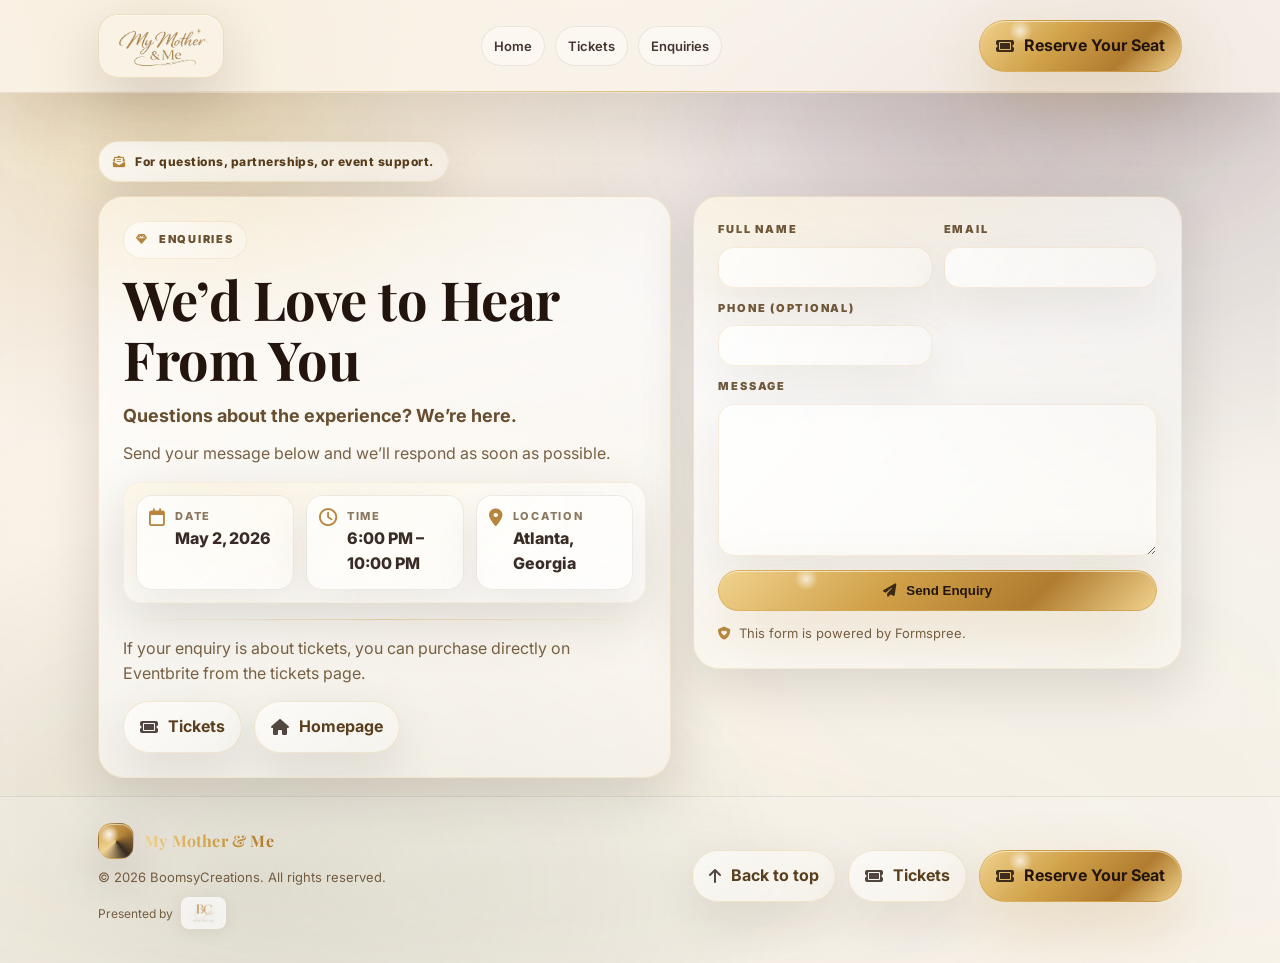
==== enquiries.html @ 69c482a6 "Initial site and all updates: full-bleed images, real photos, emotional captions, Boomsy logo, and p" ====
<!doctype html>
<html lang="en">
<head>
  <meta charset="utf-8" />
  <meta name="viewport" content="width=device-width, initial-scale=1" />
  <title>Enquiries — My Mother &amp; Me</title>
  <meta name="description" content="Questions about My Mother & Me — The Legacy of Connection? Send an enquiry and we’ll respond as soon as possible." />

  <link rel="preconnect" href="https://fonts.googleapis.com" />
  <link rel="preconnect" href="https://fonts.gstatic.com" crossorigin />
  <link href="https://fonts.googleapis.com/css2?family=Inter:wght@400;500;600;700&family=Playfair+Display:wght@600;700&display=swap" rel="stylesheet" />

  <link rel="stylesheet" href="styles.css" />
  <link rel="stylesheet" href="https://cdnjs.cloudflare.com/ajax/libs/font-awesome/6.5.0/css/all.min.css" crossorigin="anonymous" referrerpolicy="no-referrer" />
</head>
<body>
  <a class="skip-link" href="#main">Skip to content</a>

  <header class="site-header">
    <div class="container">
      <nav class="nav" aria-label="Primary">
        <a class="brand" href="index.html" aria-label="Home">
          <img class="brand-photo" src="assets/mother.png" alt="Mother portrait" />
        </a>

        <div class="nav-links" role="navigation" aria-label="Site">
          <a href="index.html">Home</a>
          <a href="tickets.html">Tickets</a>
          <a href="enquiries.html">Enquiries</a>
        </div>

        <a class="btn btn-primary header-cta" href="tickets.html" aria-label="Reserve Your Seat">
          <i class="fa-solid fa-ticket" aria-hidden="true"></i>
          <span class="btn-label">Reserve Your Seat</span>
        </a>
      </nav>
    </div>
  </header>

  <main id="main">
    <section class="hero">
      <div class="container">
        <div class="pill" aria-label="Support">
          <i class="fa-solid fa-envelope-open-text" aria-hidden="true"></i>
          For questions, partnerships, or event support.
        </div>

        <div class="hero-grid" style="margin-top:14px;">
          <div class="glass pad-lg">
            <div class="kicker"><i class="fa-solid fa-gem" aria-hidden="true"></i> Enquiries</div>
            <h1>We’d Love to Hear From You</h1>
            <p class="lead">Questions about the experience? We’re here.</p>
            <p class="muted" style="margin:0 0 16px;">Send your message below and we’ll respond as soon as possible.</p>

            <div class="event-meta glass" aria-label="Event details">
              <div class="meta-item">
                <i class="fa-regular fa-calendar" aria-hidden="true"></i>
                <div>
                  <div class="meta-label">Date</div>
                  <div class="meta-value">May 2, 2026</div>
                </div>
              </div>
              <div class="meta-item">
                <i class="fa-regular fa-clock" aria-hidden="true"></i>
                <div>
                  <div class="meta-label">Time</div>
                  <div class="meta-value">6:00 PM – 10:00 PM</div>
                </div>
              </div>
              <div class="meta-item">
                <i class="fa-solid fa-location-dot" aria-hidden="true"></i>
                <div>
                  <div class="meta-label">Location</div>
                  <div class="meta-value">Atlanta, Georgia</div>
                </div>
              </div>
            </div>

            <div class="divider" role="separator" aria-hidden="true"></div>

            <p class="muted" style="margin:0;">If your enquiry is about tickets, you can purchase directly on Eventbrite from the tickets page.</p>

            <div class="cta-row" style="margin-top:14px;">
              <a class="btn btn-ghost" href="tickets.html"><i class="fa-solid fa-ticket" aria-hidden="true"></i> Tickets</a>
              <a class="btn btn-ghost" href="index.html"><i class="fa-solid fa-house" aria-hidden="true"></i> Homepage</a>
            </div>
          </div>

          <div class="glass pad-lg">
            <form class="contact-form" action="https://formspree.io/f/mdaaogqp" method="POST" data-formspree>
              <div class="form-grid">
                <div class="field">
                  <label for="name">Full Name</label>
                  <input class="input" id="name" name="name" autocomplete="name" required />
                </div>

                <div class="field">
                  <label for="email">Email</label>
                  <input class="input" id="email" name="email" type="email" autocomplete="email" required />
                </div>

                <div class="field">
                  <label for="phone">Phone (Optional)</label>
                  <input class="input" id="phone" name="phone" type="tel" autocomplete="tel" />
                </div>

                <div class="field field-full">
                  <label for="message">Message</label>
                  <textarea class="textarea" id="message" name="message" required></textarea>
                </div>
              </div>

              <input type="text" name="_gotcha" class="honeypot" tabindex="-1" autocomplete="off" aria-hidden="true" />

              <div class="cta-row" style="margin-top:14px;">
                <button class="btn btn-primary full" type="submit">
                  <i class="fa-solid fa-paper-plane" aria-hidden="true"></i>
                  <span class="btn-label">Send Enquiry</span>
                </button>
              </div>

              <p class="form-status" role="status" aria-live="polite"></p>
              <p class="fineprint" style="margin-top:10px;"><i class="fa-solid fa-shield-heart" aria-hidden="true"></i> This form is powered by Formspree.</p>
            </form>
          </div>
        </div>
      </div>
    </section>
  </main>

  <footer class="site-footer">
    <div class="container">
      <div class="footer-grid">
        <div>
          <div class="brand footer-brand">
            <span class="brand-mark" aria-hidden="true"></span>
            <span class="brand-text">My Mother &amp; Me</span>
          </div>
          <div class="muted" style="font-size:13px;">&copy; <span data-year></span> BoomsyCreations. All rights reserved.</div>
          <div class="presented-by" style="margin-top:10px;display:flex;align-items:center;gap:8px;">
            <span class="muted" style="font-size:12px;">Presented by</span>
            <img src="assets/boomsy-logo.png" alt="BoomsyCreations logo" style="height:32px;width:auto;vertical-align:middle;filter:drop-shadow(0 2px 8px rgba(35,21,13,.10));background:rgba(255,255,255,.7);border-radius:8px;padding:2px 8px;" />
          </div>
        </div>

        <div class="cta-row" style="margin:0;">
          <a class="btn btn-ghost" href="#main"><i class="fa-solid fa-arrow-up" aria-hidden="true"></i> Back to top</a>
          <a class="btn btn-ghost" href="tickets.html"><i class="fa-solid fa-ticket" aria-hidden="true"></i> Tickets</a>
          <a class="btn btn-primary" href="tickets.html"><i class="fa-solid fa-ticket" aria-hidden="true"></i> Reserve Your Seat</a>
        </div>
      </div>
    </div>
  </footer>

  <script src="assets/site.js"></script>
</body>
</html>
---- styles.css ----
:root{
  --bg:#fdf7ee;
  --bg2:#fffdf8;

  /* Goldish-brown text */
  --ink:#5a3f1e;
  --heading:#23150d;
  --muted:rgba(90,63,30,.82);

  --glass:rgba(255,255,255,.52);
  --glass-2:rgba(255,255,255,.28);
  --stroke:rgba(35,21,13,.14);
  --stroke-2:rgba(35,21,13,.08);
  --stroke-gold:rgba(209,162,74,.28);

  /* Royal accents */
  --accent:#d1a24a;
  --accent-2:#b07c2f;
  --accent-3:#f0d28e;
  --plum:#4a2230;
  --emerald:#1f3c36;

  --shadow-soft:0 16px 55px rgba(35,21,13,.14);
  --shadow:0 30px 90px rgba(35,21,13,.18);

  --radius:26px;
  --radius-sm:18px;
  --ring:rgba(209,162,74,.45);
}

*{box-sizing:border-box;}
html{scroll-behavior:smooth;}

body{
  margin:0;
  color:var(--ink);
  font-family:Inter,system-ui,-apple-system,Segoe UI,Roboto,Arial,sans-serif;
  line-height:1.6;
  background:
    radial-gradient(1000px 680px at 12% 0%, rgba(209,162,74,.30), transparent 65%),
    radial-gradient(900px 620px at 88% 8%, rgba(74,34,48,.18), transparent 68%),
    radial-gradient(900px 620px at 20% 92%, rgba(31,60,54,.14), transparent 60%),
    linear-gradient(180deg, var(--bg2), var(--bg));
  position:relative;
  isolation:isolate;
  overflow-x:hidden;
}

body::before{
  content:"";
  position:fixed;
  inset:-120px;
  background:
    radial-gradient(closest-side at 18% 12%, rgba(240,210,142,.36), transparent 72%),
    radial-gradient(closest-side at 84% 18%, rgba(74,34,48,.18), transparent 72%),
    radial-gradient(closest-side at 50% 90%, rgba(31,60,54,.14), transparent 72%),
    conic-gradient(from 220deg at 50% 50%, rgba(209,162,74,.10), rgba(74,34,48,.08), rgba(31,60,54,.06), rgba(209,162,74,.10));
  filter:blur(72px) saturate(1.12);
  opacity:.65;
  pointer-events:none;
  z-index:-2;
}

body::after{
  content:"";
  position:fixed;
  inset:0;
  background:
    linear-gradient(90deg, rgba(35,21,13,.05) 1px, transparent 1px),
    linear-gradient(0deg, rgba(35,21,13,.05) 1px, transparent 1px);
  background-size:46px 46px;
  opacity:.10;
  pointer-events:none;
  z-index:-1;
}

::selection{background:rgba(209,162,74,.25);}

img{max-width:100%;height:auto;display:block;}
a{color:inherit;text-decoration:none;}
a:hover{text-decoration:underline;}

.skip-link{
  position:absolute;
  left:-999px;
  top:12px;
  background:var(--heading);
  color:var(--bg2);
  padding:10px 14px;
  border-radius:999px;
  z-index:999;
  box-shadow:0 18px 44px rgba(35,21,13,.25);
}
.skip-link:focus{left:12px;}

.container{max-width:1120px;margin:0 auto;padding:0 18px;}

.site-header{
  position:sticky;
  top:0;
  z-index:20;
  background:rgba(253,247,238,.74);
  backdrop-filter:blur(18px);
  -webkit-backdrop-filter:blur(18px);
  border-bottom:1px solid var(--stroke-2);
  box-shadow:0 22px 60px rgba(35,21,13,.10);
}
.site-header::after{
  content:"";
  position:absolute;
  left:0;
  right:0;
  bottom:0;
  height:1px;
  background:linear-gradient(90deg, transparent, rgba(209,162,74,.65), transparent);
}

.nav{
  display:flex;
  align-items:center;
  justify-content:space-between;
  gap:16px;
  padding:14px 0;
}

.brand{display:flex;align-items:center;gap:10px;text-decoration:none;}
.brand:hover{text-decoration:none;}
.brand-photo{
  height:64px;
  width:auto;
  max-width:260px;
  border-radius:20px;
  border:1px solid rgba(209,162,74,.26);
  background:rgba(255,255,255,.18);
  box-shadow:
    0 22px 60px rgba(35,21,13,.16),
    inset 0 1px 0 rgba(255,255,255,.55);
}
.brand-mark{
  width:36px;
  height:36px;
  border-radius:14px;
  background:
    radial-gradient(16px 16px at 30% 30%, rgba(255,255,255,.92), rgba(255,255,255,0) 60%),
    conic-gradient(from 230deg, rgba(240,210,142,.95), rgba(209,162,74,.95), rgba(176,124,47,.95), rgba(35,21,13,.90), rgba(240,210,142,.95));
  border:1px solid rgba(209,162,74,.32);
  box-shadow:
    0 18px 44px rgba(35,21,13,.18),
    inset 0 1px 0 rgba(255,255,255,.55);
}
.brand-text{
  font-family:"Playfair Display",Georgia,"Times New Roman",serif;
  font-weight:700;
  letter-spacing:.2px;
  background:linear-gradient(90deg, var(--accent-3), var(--accent), var(--accent-2));
  -webkit-background-clip:text;
  background-clip:text;
  color:transparent;
}

.nav-links{display:flex;gap:10px;align-items:center;flex-wrap:wrap;}
.nav-links a{
  color:rgba(35,21,13,.86);
  font-weight:600;
  font-size:13px;
  padding:9px 12px;
  border-radius:999px;
  background:rgba(255,255,255,.38);
  border:1px solid rgba(35,21,13,.08);
}
.nav-links a:hover{
  text-decoration:none;
  background:rgba(255,255,255,.58);
  border-color:rgba(209,162,74,.22);
  box-shadow:0 14px 30px rgba(35,21,13,.10);
}

.btn{
  display:inline-flex;
  align-items:center;
  justify-content:center;
  gap:10px;
  padding:12px 16px;
  border-radius:999px;
  border:1px solid rgba(35,21,13,.12);
  font-weight:700;
  text-decoration:none;
  white-space:nowrap;
  background:linear-gradient(180deg, rgba(255,255,255,.62), rgba(255,255,255,.28));
  box-shadow:0 18px 48px rgba(35,21,13,.10);
}
.btn:hover{text-decoration:none;}
.btn:focus-visible{outline:3px solid var(--ring);outline-offset:2px;}
.btn i{color:rgba(35,21,13,.78);}
.btn[disabled]{opacity:.70;cursor:not-allowed;filter:grayscale(.15);}

.btn-primary{
  background:
    radial-gradient(18px 18px at 20% 20%, rgba(255,255,255,.70), rgba(255,255,255,0) 65%),
    linear-gradient(135deg, var(--accent-3), var(--accent) 38%, var(--accent-2) 72%, var(--accent-3));
  color:var(--heading);
  border-color:rgba(209,162,74,.58);
  box-shadow:
    0 22px 60px rgba(176,124,47,.24),
    inset 0 1px 0 rgba(255,255,255,.55);
}
.btn-primary i{color:rgba(35,21,13,.86);}
.btn-primary:hover{filter:saturate(1.05) brightness(.98);}

.btn-ghost{
  background:linear-gradient(135deg, rgba(255,255,255,.64), rgba(255,255,255,.22));
  border-color:rgba(209,162,74,.22);
}
.btn-ghost:hover{background:linear-gradient(135deg, rgba(255,255,255,.72), rgba(255,255,255,.28));}

.full{width:100%;}

.glass{
  position:relative;
  background:linear-gradient(135deg, rgba(255,255,255,.78), rgba(255,255,255,.30));
  border:1px solid rgba(209,162,74,.22);
  border-radius:var(--radius);
  box-shadow:var(--shadow-soft);
  backdrop-filter:blur(18px);
  -webkit-backdrop-filter:blur(18px);
  overflow:hidden;
}
.glass::before{
  content:"";
  position:absolute;
  inset:0;
  background:
    radial-gradient(700px 220px at 15% 0%, rgba(240,210,142,.32), transparent 70%),
    radial-gradient(560px 200px at 85% 15%, rgba(255,255,255,.36), transparent 70%);
  opacity:.65;
  pointer-events:none;
}
.glass > *{position:relative;}

.pad-lg{padding:24px;}

.pill{
  display:inline-flex;
  align-items:center;
  gap:10px;
  padding:10px 14px;
  border-radius:999px;
  background:linear-gradient(135deg, rgba(255,255,255,.76), rgba(255,255,255,.34));
  border:1px solid rgba(209,162,74,.18);
  box-shadow:0 18px 48px rgba(35,21,13,.10);
  font-size:12px;
  font-weight:800;
  letter-spacing:.04em;
}
.pill i{color:rgba(176,124,47,.95);}

.hero{padding:48px 0 18px;position:relative;}
.hero::before{
  content:"";
  position:absolute;
  inset:-120px -40px auto -40px;
  height:420px;
  background:
    radial-gradient(closest-side at 18% 40%, rgba(209,162,74,.22), transparent 72%),
    radial-gradient(closest-side at 72% 40%, rgba(74,34,48,.16), transparent 76%);
  filter:blur(52px);
  opacity:.9;
  pointer-events:none;
  z-index:-1;
}

.hero-grid{
  display:grid;
  grid-template-columns:1.08fr .92fr;
  gap:22px;
  align-items:start;
}

h1,h2,h3{
  font-family:"Playfair Display",Georgia,"Times New Roman",serif;
  line-height:1.12;
  margin:0 0 12px;
  color:var(--heading);
}
h1{font-size:54px;letter-spacing:-.5px;}
h2{font-size:36px;letter-spacing:-.2px;}
h3{font-size:22px;}

.gradient-text,
.h-accent{
  background:linear-gradient(90deg, var(--accent-3), var(--accent) 35%, var(--accent-2) 70%, var(--accent-3));
  -webkit-background-clip:text;
  background-clip:text;
  color:transparent;
  text-shadow:none;
}

.lead{font-size:18px;color:rgba(90,63,30,.92);margin:0 0 10px;font-weight:700;}
.sublead{margin:18px 0 0;color:rgba(90,63,30,.90);font-weight:600;}
.muted{color:var(--muted);}
.fineprint{font-size:13px;color:rgba(90,63,30,.82);margin:12px 0 0;display:flex;gap:8px;align-items:center;}
.fineprint i{color:rgba(176,124,47,.92);}

.event-meta{
  display:grid;
  grid-template-columns:repeat(3, minmax(0, 1fr));
  gap:12px;
  padding:12px;
  margin:14px 0 10px;
  background:linear-gradient(135deg, rgba(255,255,255,.70), rgba(255,255,255,.26));
  border:1px solid rgba(209,162,74,.18);
  border-radius:var(--radius-sm);
}

.meta-item{display:flex;gap:10px;align-items:flex-start;padding:12px;border-radius:16px;background:linear-gradient(135deg, rgba(255,255,255,.72), rgba(255,255,255,.22));border:1px solid rgba(35,21,13,.08);box-shadow:0 18px 44px rgba(35,21,13,.08);}
.meta-item i{font-size:18px;color:rgba(176,124,47,.92);margin-top:1px;}
.meta-label{font-size:11px;color:rgba(90,63,30,.70);text-transform:uppercase;letter-spacing:.16em;font-weight:800;}
.meta-value{font-weight:800;color:rgba(35,21,13,.90);}

.cta-row{display:flex;gap:12px;flex-wrap:wrap;margin-top:16px;}

.hero-media{display:flex;flex-direction:column;gap:12px;}

.media-frame{overflow:hidden;}
.media-frame{border-radius:var(--radius);transform:perspective(1200px) rotateY(-3deg) rotateX(2deg);box-shadow:var(--shadow);}
.media-mini-grid{display:grid;grid-template-columns:1fr 1fr;gap:12px;}
.media-mini-grid .media-frame{transform:perspective(1200px) rotateY(2deg) rotateX(1deg);}
.media-frame img{border-radius:calc(var(--radius) - 2px);}
.media-frame figcaption{padding:10px 12px;font-size:12px;color:rgba(90,63,30,.80);}

.section{padding:46px 0;position:relative;}
.section.alt{padding:46px 0;background:radial-gradient(900px 420px at 12% 0%, rgba(209,162,74,.10), transparent 65%),radial-gradient(900px 420px at 90% 0%, rgba(74,34,48,.08), transparent 65%),linear-gradient(180deg, rgba(255,255,255,.18), rgba(255,255,255,.10));border-top:1px solid rgba(35,21,13,.06);border-bottom:1px solid rgba(35,21,13,.06);}
.section.final{padding:54px 0 64px;}

.section-head{margin-bottom:16px;}
.section-head p{margin:0;color:rgba(90,63,30,.84);max-width:70ch;}

.kicker{display:inline-flex;align-items:center;gap:10px;padding:9px 12px;border-radius:999px;background:linear-gradient(135deg, rgba(255,255,255,.66), rgba(255,255,255,.22));border:1px solid rgba(209,162,74,.18);color:rgba(90,63,30,.90);font-size:11px;font-weight:900;text-transform:uppercase;letter-spacing:.16em;margin-bottom:10px;}
.kicker i{color:rgba(176,124,47,.92);}

.split-cards{display:grid;grid-template-columns:1fr 1fr;gap:16px;margin-top:14px;}
.split-cards h3{display:flex;align-items:center;gap:10px;}
.split-cards i{color:rgba(176,124,47,.95);}

.cta-band{display:flex;align-items:center;justify-content:space-between;gap:14px;margin-top:16px;}

.expect-grid{display:grid;grid-template-columns:1.1fr .9fr;gap:16px;align-items:start;}

.icon-list{list-style:none;padding:0;margin:0;display:grid;gap:14px;}
.icon-list li{display:flex;gap:12px;align-items:flex-start;}
.icon-list i{font-size:18px;color:rgba(176,124,47,.98);margin-top:2px;}
.icon-list strong{display:block;margin-bottom:2px;color:rgba(35,21,13,.92);}
.icon-list span{display:block;color:rgba(90,63,30,.82);}

.stepper{list-style:none;padding:0;margin:0;display:grid;gap:12px;position:relative;}
.stepper::before{content:"";position:absolute;left:22px;top:18px;bottom:18px;width:2px;border-radius:999px;background:linear-gradient(180deg, rgba(209,162,74,.92), rgba(176,124,47,.22), rgba(35,21,13,.06));}
.step{display:grid;grid-template-columns:44px 1fr;gap:12px;align-items:start;}
.step-badge{width:44px;height:44px;border-radius:999px;display:flex;align-items:center;justify-content:center;font-weight:950;font-size:12px;letter-spacing:.12em;color:rgba(35,21,13,.92);background:radial-gradient(18px 18px at 28% 28%, rgba(255,255,255,.78), rgba(255,255,255,0) 65%),linear-gradient(135deg, var(--accent-3), var(--accent) 45%, var(--accent-2));border:1px solid rgba(209,162,74,.55);box-shadow:0 18px 44px rgba(35,21,13,.14), inset 0 1px 0 rgba(255,255,255,.60);z-index:1;}
.step-card{padding:14px 16px;border-radius:var(--radius-sm);background:linear-gradient(135deg, rgba(255,255,255,.74), rgba(255,255,255,.24));border:1px solid rgba(35,21,13,.08);box-shadow:0 18px 48px rgba(35,21,13,.10);}
.step-card h3{margin:0 0 6px;font-size:20px;display:flex;align-items:center;gap:10px;}
.step-card h3 i{color:rgba(176,124,47,.92);font-size:16px;}
.step-card p{margin:0;color:rgba(90,63,30,.82);}

.detail-list{display:grid;gap:12px;}
.detail{display:flex;gap:10px;align-items:flex-start;}
.detail i{font-size:18px;color:rgba(176,124,47,.90);margin-top:2px;}
.divider{height:1px;background:linear-gradient(90deg, transparent, rgba(209,162,74,.40), transparent);margin:16px 0;}

.two-col{display:grid;grid-template-columns:1fr 1fr;gap:16px;}

.contact-form{margin:0;}
.form-grid{display:grid;grid-template-columns:1fr 1fr;gap:12px;}
.field{display:grid;gap:8px;}
.field-full{grid-column:1 / -1;}
.field label{font-size:11px;font-weight:900;text-transform:uppercase;letter-spacing:.16em;color:rgba(90,63,30,.86);}

.input,
.textarea{
  width:100%;
  padding:12px 14px;
  border-radius:16px;
  border:1px solid rgba(209,162,74,.18);
  background:linear-gradient(135deg, rgba(255,255,255,.76), rgba(255,255,255,.22));
  color:rgba(35,21,13,.88);
  box-shadow:0 18px 48px rgba(35,21,13,.08);
}
.input::placeholder,
.textarea::placeholder{color:rgba(90,63,30,.65);}
.input:focus,
.textarea:focus{outline:3px solid var(--ring);outline-offset:2px;border-color:rgba(209,162,74,.42);}
.textarea{min-height:152px;resize:vertical;}

.honeypot{display:none;}

.form-status{margin:12px 0 0;font-weight:700;color:rgba(90,63,30,.86);}
.form-status.is-success{color:var(--emerald);}
.form-status.is-error{color:var(--plum);}

.check-list{list-style:none;padding:0;margin:0;display:grid;gap:10px;}
.check-list li{display:flex;gap:10px;align-items:flex-start;}
.check-list i{color:rgba(176,124,47,.92);margin-top:2px;}

.founder-grid{display:grid;grid-template-columns:.75fr 1.25fr;gap:16px;align-items:start;}
.founder-media img{width:100%;height:auto;border-radius:var(--radius-sm);}

.speaker-grid{display:grid;grid-template-columns:repeat(3, minmax(0, 1fr));gap:16px;}

.faq-grid{display:grid;grid-template-columns:repeat(2, minmax(0, 1fr));gap:16px;}
.faq-grid h3 i{color:rgba(176,124,47,.92);}

.final-card{text-align:center;}
.final-card p{max-width:72ch;margin:0 auto 16px;color:rgba(90,63,30,.84);}

.site-footer{padding:26px 0 34px;border-top:1px solid rgba(35,21,13,.08);background:linear-gradient(180deg, rgba(255,255,255,.18), rgba(255,255,255,.10));}

.footer-grid{display:flex;align-items:center;justify-content:space-between;gap:14px;flex-wrap:wrap;}
.footer-brand{margin-bottom:8px;}

@media (max-width: 920px){
  .hero-grid{grid-template-columns:1fr;}
  h1{font-size:44px;}
  .event-meta{grid-template-columns:1fr;}
  .media-mini-grid{grid-template-columns:1fr 1fr;}
  .expect-grid{grid-template-columns:1fr;}
  .founder-grid{grid-template-columns:1fr;}
  .media-frame{transform:none;}
  .media-mini-grid .media-frame{transform:none;}
}

@media (max-width: 720px){
  .nav-links{display:none;}
  .split-cards{grid-template-columns:1fr;}
  .two-col{grid-template-columns:1fr;}
  .form-grid{grid-template-columns:1fr;}
  .speaker-grid{grid-template-columns:1fr;}
  .faq-grid{grid-template-columns:1fr;}
  .media-mini-grid{grid-template-columns:1fr;}
  h1{font-size:38px;}
  h2{font-size:32px;}

  /* Full-bleed hero and media images on mobile */
  .hero-media,
  .media-frame,
  .media-frame img {
    border-radius: 0 !important;
    box-shadow: none !important;
  }
  .hero-media,
  .media-frame {
    margin-left: calc(-1 * (min(18px, 4vw)));
    margin-right: calc(-1 * (min(18px, 4vw)));
    width: 100vw;
    max-width: 100vw;
  }
  .media-frame img {
    width: 100vw;
    max-width: 100vw;
    object-fit: cover;
  }
  .container {
    padding-left: min(18px, 4vw);
    padding-right: min(18px, 4vw);
  }
}

@media (max-width: 420px){
  .header-cta{padding:12px 14px;}
  .header-cta .btn-label{display:none;}
  .brand-photo{height:52px;max-width:190px;}
}

@media (prefers-reduced-motion: reduce){
  html{scroll-behavior:auto;}
}
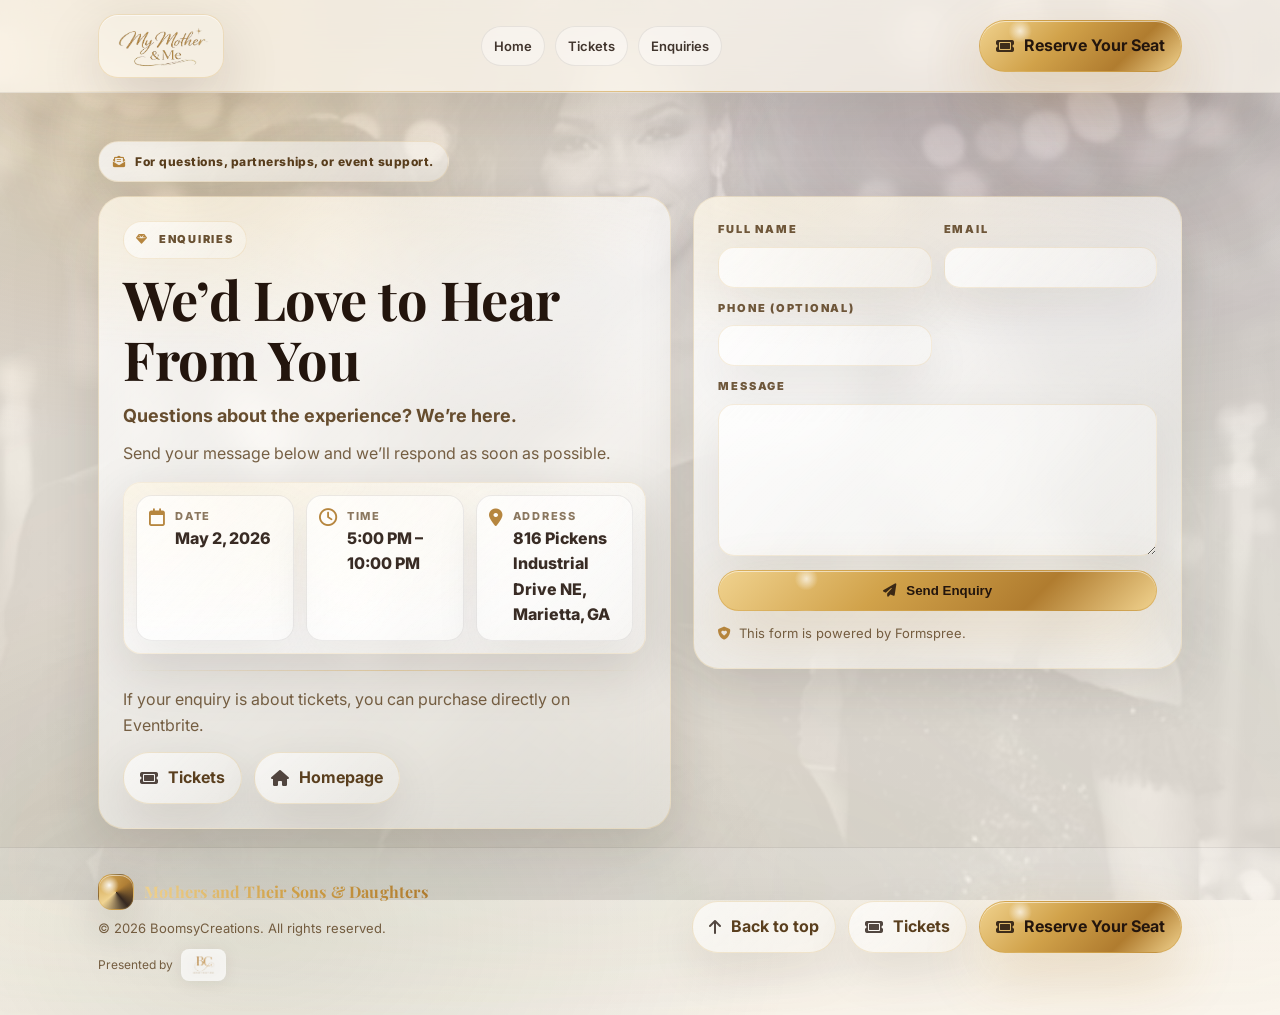
==== commit c0c2b1ff: "Rebrand site + add watermark background" ====
--- a/enquiries.html
+++ b/enquiries.html
@@ -3,8 +3,8 @@
 <head>
   <meta charset="utf-8" />
   <meta name="viewport" content="width=device-width, initial-scale=1" />
-  <title>Enquiries — My Mother &amp; Me</title>
-  <meta name="description" content="Questions about My Mother & Me — The Legacy of Connection? Send an enquiry and we’ll respond as soon as possible." />
+  <title>Enquiries — Mothers and Their Sons &amp; Daughters</title>
+  <meta name="description" content="Questions about Mothers and Their Sons &amp; Daughters — The Legacy of Connection? Send an enquiry and we’ll respond as soon as possible." />
 
   <link rel="preconnect" href="https://fonts.googleapis.com" />
   <link rel="preconnect" href="https://fonts.gstatic.com" crossorigin />
@@ -29,7 +29,7 @@
           <a href="enquiries.html">Enquiries</a>
         </div>
 
-        <a class="btn btn-primary header-cta" href="tickets.html" aria-label="Reserve Your Seat">
+        <a class="btn btn-primary header-cta" href="https://www.eventbrite.com/e/my-mother-me-the-legacy-of-connection-a-luxury-mother-child-experience-tickets-1984509471250?aff=oddtdtcreator" target="_blank" rel="noopener noreferrer" aria-label="Reserve Your Seat on Eventbrite (opens in a new tab)">
           <i class="fa-solid fa-ticket" aria-hidden="true"></i>
           <span class="btn-label">Reserve Your Seat</span>
         </a>
@@ -64,24 +64,24 @@
                 <i class="fa-regular fa-clock" aria-hidden="true"></i>
                 <div>
                   <div class="meta-label">Time</div>
-                  <div class="meta-value">6:00 PM – 10:00 PM</div>
+                  <div class="meta-value">5:00 PM – 10:00 PM</div>
                 </div>
               </div>
               <div class="meta-item">
                 <i class="fa-solid fa-location-dot" aria-hidden="true"></i>
                 <div>
-                  <div class="meta-label">Location</div>
-                  <div class="meta-value">Atlanta, Georgia</div>
+                  <div class="meta-label">Address</div>
+                  <div class="meta-value">816 Pickens Industrial Drive NE, Marietta, GA</div>
                 </div>
               </div>
             </div>
 
             <div class="divider" role="separator" aria-hidden="true"></div>
 
-            <p class="muted" style="margin:0;">If your enquiry is about tickets, you can purchase directly on Eventbrite from the tickets page.</p>
+            <p class="muted" style="margin:0;">If your enquiry is about tickets, you can purchase directly on Eventbrite.</p>
 
             <div class="cta-row" style="margin-top:14px;">
-              <a class="btn btn-ghost" href="tickets.html"><i class="fa-solid fa-ticket" aria-hidden="true"></i> Tickets</a>
+              <a class="btn btn-ghost" href="https://www.eventbrite.com/e/my-mother-me-the-legacy-of-connection-a-luxury-mother-child-experience-tickets-1984509471250?aff=oddtdtcreator" target="_blank" rel="noopener noreferrer"><i class="fa-solid fa-ticket" aria-hidden="true"></i> Tickets</a>
               <a class="btn btn-ghost" href="index.html"><i class="fa-solid fa-house" aria-hidden="true"></i> Homepage</a>
             </div>
           </div>
@@ -134,7 +134,7 @@
         <div>
           <div class="brand footer-brand">
             <span class="brand-mark" aria-hidden="true"></span>
-            <span class="brand-text">My Mother &amp; Me</span>
+            <span class="brand-text">Mothers and Their Sons &amp; Daughters</span>
           </div>
           <div class="muted" style="font-size:13px;">&copy; <span data-year></span> BoomsyCreations. All rights reserved.</div>
           <div class="presented-by" style="margin-top:10px;display:flex;align-items:center;gap:8px;">
@@ -145,8 +145,8 @@
 
         <div class="cta-row" style="margin:0;">
           <a class="btn btn-ghost" href="#main"><i class="fa-solid fa-arrow-up" aria-hidden="true"></i> Back to top</a>
-          <a class="btn btn-ghost" href="tickets.html"><i class="fa-solid fa-ticket" aria-hidden="true"></i> Tickets</a>
-          <a class="btn btn-primary" href="tickets.html"><i class="fa-solid fa-ticket" aria-hidden="true"></i> Reserve Your Seat</a>
+          <a class="btn btn-ghost" href="https://www.eventbrite.com/e/my-mother-me-the-legacy-of-connection-a-luxury-mother-child-experience-tickets-1984509471250?aff=oddtdtcreator" target="_blank" rel="noopener noreferrer"><i class="fa-solid fa-ticket" aria-hidden="true"></i> Tickets</a>
+          <a class="btn btn-primary" href="https://www.eventbrite.com/e/my-mother-me-the-legacy-of-connection-a-luxury-mother-child-experience-tickets-1984509471250?aff=oddtdtcreator" target="_blank" rel="noopener noreferrer"><i class="fa-solid fa-ticket" aria-hidden="true"></i> Reserve Your Seat</a>
         </div>
       </div>
     </div>
--- a/styles.css
+++ b/styles.css
@@ -66,10 +66,11 @@
   position:fixed;
   inset:0;
   background:
-    linear-gradient(90deg, rgba(35,21,13,.05) 1px, transparent 1px),
-    linear-gradient(0deg, rgba(35,21,13,.05) 1px, transparent 1px);
-  background-size:46px 46px;
-  opacity:.10;
+    url("assets/new-mom-and-children.jpeg") 50% 18% / cover no-repeat,
+    linear-gradient(90deg, rgba(35,21,13,.05) 1px, transparent 1px) 0 0 / 46px 46px,
+    linear-gradient(0deg, rgba(35,21,13,.05) 1px, transparent 1px) 0 0 / 46px 46px;
+  opacity:.12;
+  filter:grayscale(1) saturate(.95) contrast(1.04);
   pointer-events:none;
   z-index:-1;
 }
@@ -342,7 +343,9 @@
 .split-cards h3{display:flex;align-items:center;gap:10px;}
 .split-cards i{color:rgba(176,124,47,.95);}
 
-.cta-band{display:flex;align-items:center;justify-content:space-between;gap:14px;margin-top:16px;}
+.cta-band{display:flex;align-items:center;justify-content:space-between;gap:14px;margin-top:16px;flex-wrap:wrap;}
+.cta-band > div{flex:1;min-width:280px;}
+.cta-band .btn{flex:0 0 auto;}
 
 .expect-grid{display:grid;grid-template-columns:1.1fr .9fr;gap:16px;align-items:start;}
 
@@ -437,6 +440,10 @@
   .media-mini-grid{grid-template-columns:1fr;}
   h1{font-size:38px;}
   h2{font-size:32px;}
+
+  .cta-band{flex-direction:column;align-items:stretch;}
+  .cta-band > div{min-width:unset;}
+  .cta-band .btn{width:100%;}
 
   /* Full-bleed hero and media images on mobile */
   .hero-media,
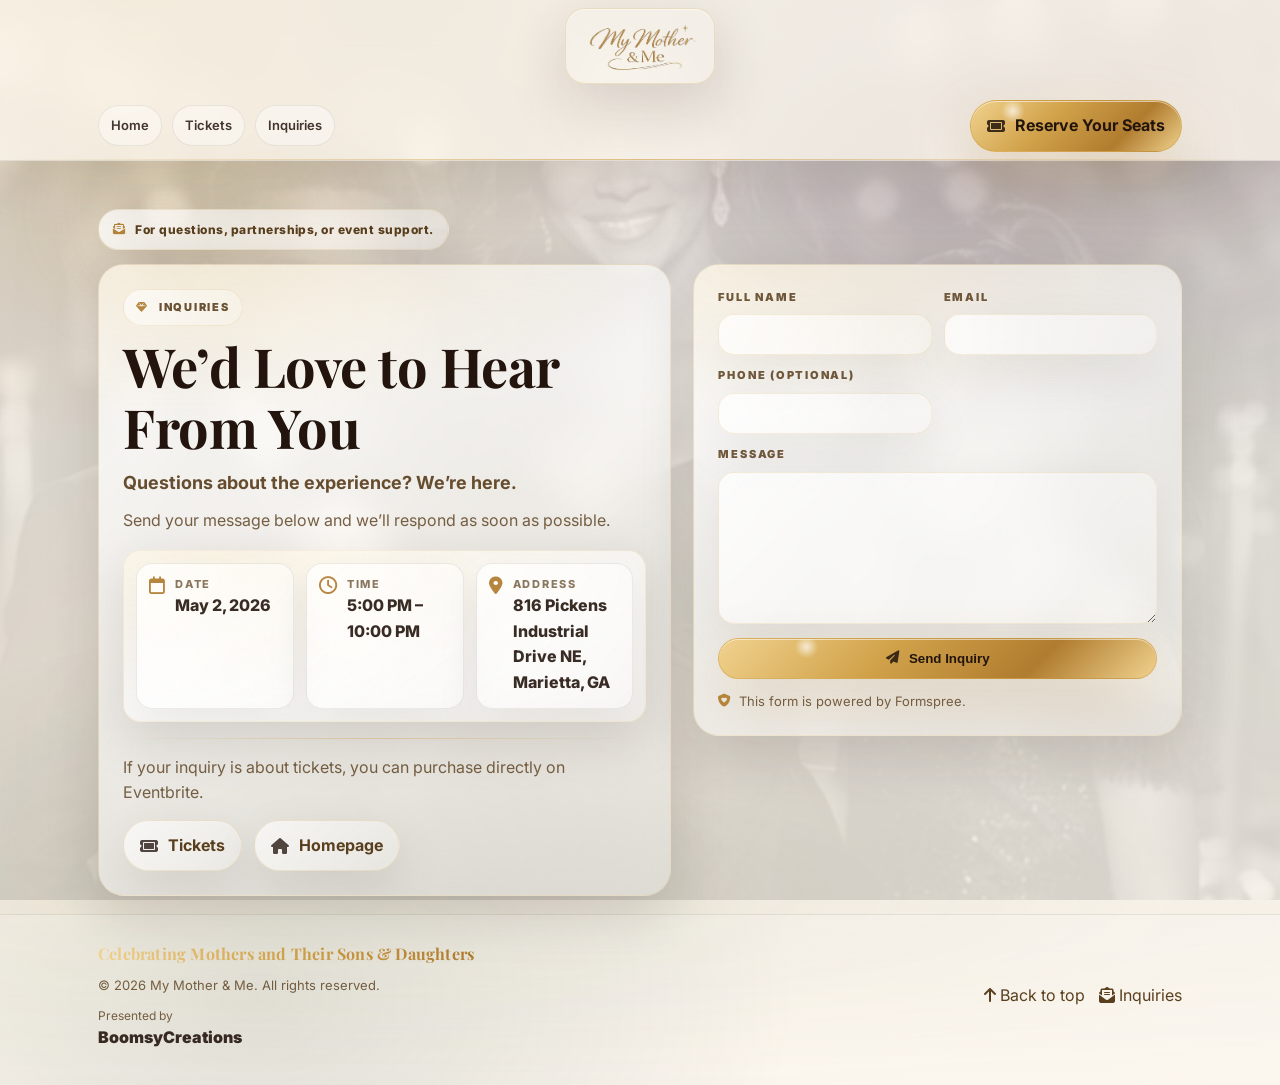
==== commit d74e8f6a: "Update inquiries wording, footer, and ticket CTAs" ====
--- a/enquiries.html
+++ b/enquiries.html
@@ -3,8 +3,8 @@
 <head>
   <meta charset="utf-8" />
   <meta name="viewport" content="width=device-width, initial-scale=1" />
-  <title>Enquiries — Mothers and Their Sons &amp; Daughters</title>
-  <meta name="description" content="Questions about Mothers and Their Sons &amp; Daughters — The Legacy of Connection? Send an enquiry and we’ll respond as soon as possible." />
+  <title>Inquiries — Mothers and Their Sons &amp; Daughters</title>
+  <meta name="description" content="Questions about Mothers and Their Sons &amp; Daughters — The Legacy of Connection? Send an inquiry and we’ll respond as soon as possible." />
 
   <link rel="preconnect" href="https://fonts.googleapis.com" />
   <link rel="preconnect" href="https://fonts.gstatic.com" crossorigin />
@@ -26,12 +26,12 @@
         <div class="nav-links" role="navigation" aria-label="Site">
           <a href="index.html">Home</a>
           <a href="tickets.html">Tickets</a>
-          <a href="enquiries.html">Enquiries</a>
+          <a href="enquiries.html">Inquiries</a>
         </div>
 
-        <a class="btn btn-primary header-cta" href="https://www.eventbrite.com/e/my-mother-me-the-legacy-of-connection-a-luxury-mother-child-experience-tickets-1984509471250?aff=oddtdtcreator" target="_blank" rel="noopener noreferrer" aria-label="Reserve Your Seat on Eventbrite (opens in a new tab)">
+        <a class="btn btn-primary header-cta" href="https://www.eventbrite.com/e/my-mother-me-the-legacy-of-connection-a-luxury-mother-child-experience-tickets-1984509471250?aff=oddtdtcreator" target="_blank" rel="noopener noreferrer" aria-label="Reserve Your Seats on Eventbrite (opens in a new tab)">
           <i class="fa-solid fa-ticket" aria-hidden="true"></i>
-          <span class="btn-label">Reserve Your Seat</span>
+          <span class="btn-label">Reserve Your Seats</span>
         </a>
       </nav>
     </div>
@@ -47,7 +47,7 @@
 
         <div class="hero-grid" style="margin-top:14px;">
           <div class="glass pad-lg">
-            <div class="kicker"><i class="fa-solid fa-gem" aria-hidden="true"></i> Enquiries</div>
+            <div class="kicker"><i class="fa-solid fa-gem" aria-hidden="true"></i> Inquiries</div>
             <h1>We’d Love to Hear From You</h1>
             <p class="lead">Questions about the experience? We’re here.</p>
             <p class="muted" style="margin:0 0 16px;">Send your message below and we’ll respond as soon as possible.</p>
@@ -78,7 +78,7 @@
 
             <div class="divider" role="separator" aria-hidden="true"></div>
 
-            <p class="muted" style="margin:0;">If your enquiry is about tickets, you can purchase directly on Eventbrite.</p>
+            <p class="muted" style="margin:0;">If your inquiry is about tickets, you can purchase directly on Eventbrite.</p>
 
             <div class="cta-row" style="margin-top:14px;">
               <a class="btn btn-ghost" href="https://www.eventbrite.com/e/my-mother-me-the-legacy-of-connection-a-luxury-mother-child-experience-tickets-1984509471250?aff=oddtdtcreator" target="_blank" rel="noopener noreferrer"><i class="fa-solid fa-ticket" aria-hidden="true"></i> Tickets</a>
@@ -115,7 +115,7 @@
               <div class="cta-row" style="margin-top:14px;">
                 <button class="btn btn-primary full" type="submit">
                   <i class="fa-solid fa-paper-plane" aria-hidden="true"></i>
-                  <span class="btn-label">Send Enquiry</span>
+                  <span class="btn-label">Send Inquiry</span>
                 </button>
               </div>
 
@@ -133,20 +133,18 @@
       <div class="footer-grid">
         <div>
           <div class="brand footer-brand">
-            <span class="brand-mark" aria-hidden="true"></span>
-            <span class="brand-text">Mothers and Their Sons &amp; Daughters</span>
+            <span class="brand-text">Celebrating Mothers and Their Sons &amp; Daughters</span>
           </div>
-          <div class="muted" style="font-size:13px;">&copy; <span data-year></span> BoomsyCreations. All rights reserved.</div>
-          <div class="presented-by" style="margin-top:10px;display:flex;align-items:center;gap:8px;">
-            <span class="muted" style="font-size:12px;">Presented by</span>
-            <img src="assets/boomsy-logo.png" alt="BoomsyCreations logo" style="height:32px;width:auto;vertical-align:middle;filter:drop-shadow(0 2px 8px rgba(35,21,13,.10));background:rgba(255,255,255,.7);border-radius:8px;padding:2px 8px;" />
+          <div class="muted" style="font-size:13px;">&copy; 2026 My Mother &amp; Me. All rights reserved.</div>
+          <div class="presented-by" style="margin-top:10px;">
+            <div class="muted" style="font-size:12px;">Presented by</div>
+            <div style="font-weight:900;color:rgba(35,21,13,.90);">BoomsyCreations</div>
           </div>
         </div>
 
-        <div class="cta-row" style="margin:0;">
-          <a class="btn btn-ghost" href="#main"><i class="fa-solid fa-arrow-up" aria-hidden="true"></i> Back to top</a>
-          <a class="btn btn-ghost" href="https://www.eventbrite.com/e/my-mother-me-the-legacy-of-connection-a-luxury-mother-child-experience-tickets-1984509471250?aff=oddtdtcreator" target="_blank" rel="noopener noreferrer"><i class="fa-solid fa-ticket" aria-hidden="true"></i> Tickets</a>
-          <a class="btn btn-primary" href="https://www.eventbrite.com/e/my-mother-me-the-legacy-of-connection-a-luxury-mother-child-experience-tickets-1984509471250?aff=oddtdtcreator" target="_blank" rel="noopener noreferrer"><i class="fa-solid fa-ticket" aria-hidden="true"></i> Reserve Your Seat</a>
+        <div style="display:flex;gap:14px;flex-wrap:wrap;align-items:center;">
+          <a href="#main"><i class="fa-solid fa-arrow-up" aria-hidden="true"></i> Back to top</a>
+          <a href="enquiries.html"><i class="fa-solid fa-envelope-open-text" aria-hidden="true"></i> Inquiries</a>
         </div>
       </div>
     </div>
--- a/styles.css
+++ b/styles.css
@@ -117,19 +117,19 @@
 }
 
 .nav{
-  display:flex;
+  display:grid;
+  grid-template-columns:1fr auto 1fr;
   align-items:center;
-  justify-content:space-between;
   gap:16px;
-  padding:14px 0;
-}
-
-.brand{display:flex;align-items:center;gap:10px;text-decoration:none;}
+  padding:8px 0;
+}
+
+.brand{display:flex;align-items:center;gap:10px;text-decoration:none;grid-column:2;justify-self:center;}
 .brand:hover{text-decoration:none;}
 .brand-photo{
-  height:64px;
+  height:76px;
   width:auto;
-  max-width:260px;
+  max-width:320px;
   border-radius:20px;
   border:1px solid rgba(209,162,74,.26);
   background:rgba(255,255,255,.18);
@@ -159,7 +159,7 @@
   color:transparent;
 }
 
-.nav-links{display:flex;gap:10px;align-items:center;flex-wrap:wrap;}
+.nav-links{display:flex;gap:10px;align-items:center;flex-wrap:wrap;grid-column:1;justify-self:start;}
 .nav-links a{
   color:rgba(35,21,13,.86);
   font-weight:600;
@@ -190,6 +190,8 @@
   background:linear-gradient(180deg, rgba(255,255,255,.62), rgba(255,255,255,.28));
   box-shadow:0 18px 48px rgba(35,21,13,.10);
 }
+
+.header-cta{grid-column:3;justify-self:end;}
 .btn:hover{text-decoration:none;}
 .btn:focus-visible{outline:3px solid var(--ring);outline-offset:2px;}
 .btn i{color:rgba(35,21,13,.78);}
@@ -301,6 +303,37 @@
 .muted{color:var(--muted);}
 .fineprint{font-size:13px;color:rgba(90,63,30,.82);margin:12px 0 0;display:flex;gap:8px;align-items:center;}
 .fineprint i{color:rgba(176,124,47,.92);}
+
+.dress-code{
+  margin:16px 0 0;
+  font-size:13px;
+  color:rgba(90,63,30,.82);
+}
+.hero .dress-code{
+  padding-top:12px;
+  border-top:1px solid rgba(35,21,13,.08);
+}
+.dress-code-title{
+  display:flex;
+  align-items:center;
+  gap:8px;
+  font-weight:900;
+  color:rgba(35,21,13,.90);
+  margin:0 0 4px;
+}
+.dress-code-title i{color:rgba(176,124,47,.92);}
+.dress-code-subtitle{
+  font-family:"Playfair Display",Georgia,"Times New Roman",serif;
+  font-weight:700;
+  color:rgba(35,21,13,.92);
+  margin:0 0 10px;
+  font-size:16px;
+}
+.dress-code p{margin:0 0 10px;}
+.dress-code p:last-child{margin-bottom:0;}
+.dress-code-list{margin:0 0 10px;padding-left:18px;}
+.dress-code-list li{margin:0 0 6px;}
+.dress-code-list li:last-child{margin-bottom:0;}
 
 .event-meta{
   display:grid;
@@ -471,9 +504,10 @@
 }
 
 @media (max-width: 420px){
+  .nav{padding:10px 0;}
   .header-cta{padding:12px 14px;}
   .header-cta .btn-label{display:none;}
-  .brand-photo{height:52px;max-width:190px;}
+  .brand-photo{height:60px;max-width:210px;}
 }
 
 @media (prefers-reduced-motion: reduce){
